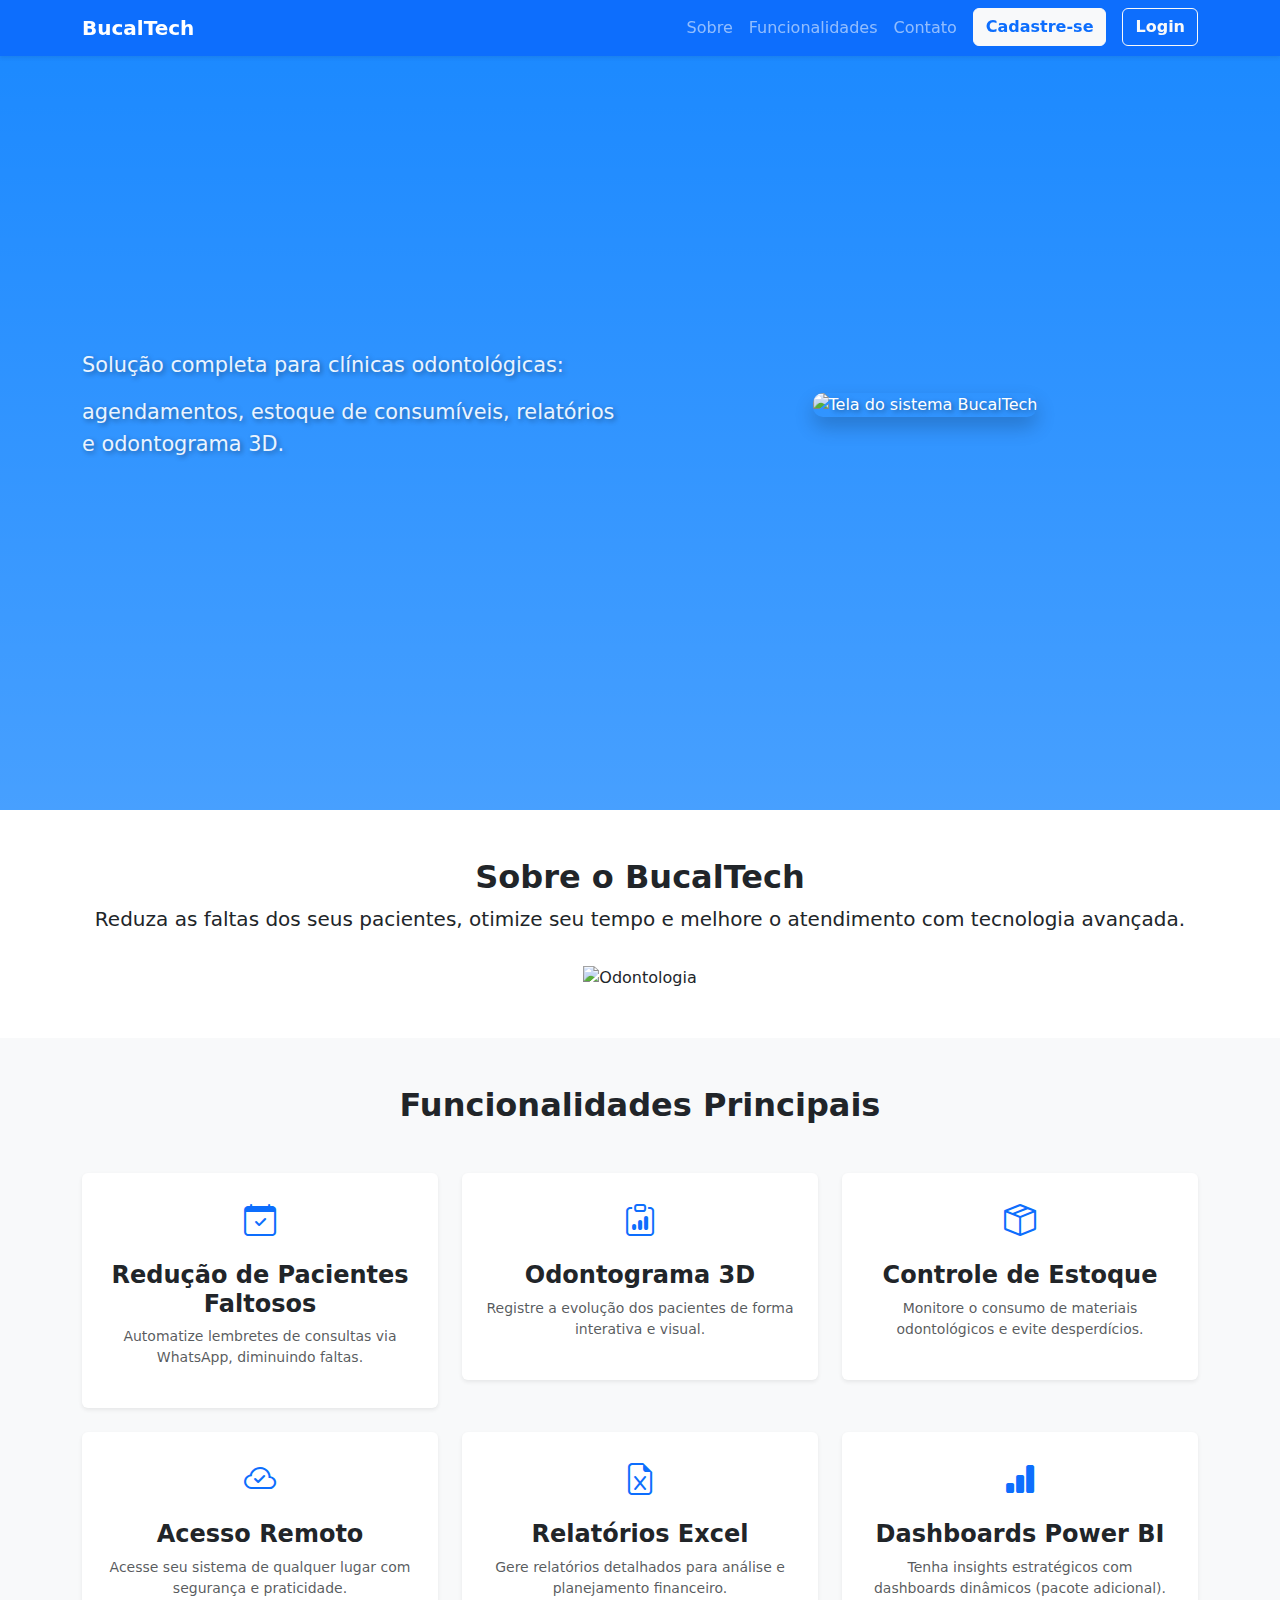
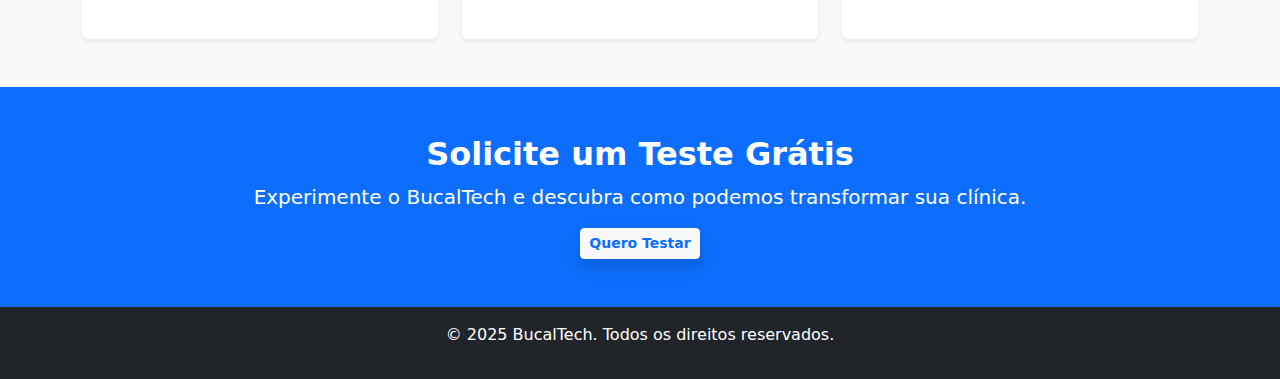
==== public/index.html @ 4fe4101e "primeiro layout" ====
<!DOCTYPE html>
<html lang="pt-br">

<head>
    <meta charset="UTF-8">
    <meta name="viewport" content="width=device-width, initial-scale=1.0">
    <title>BucalTech</title>

    <!-- Bootstrap CSS -->
    <link rel="stylesheet" href="https://cdn.jsdelivr.net/npm/bootstrap@5.3.0/dist/css/bootstrap.min.css">
    <!-- Bootstrap Icons -->
    <link rel="stylesheet" href="https://cdn.jsdelivr.net/npm/bootstrap-icons/font/bootstrap-icons.css">
    <!-- AOS (Animate on Scroll) CSS -->
    <link rel="stylesheet" href="https://cdnjs.cloudflare.com/ajax/libs/aos/2.3.4/aos.css">
    <!-- Estilos Personalizados -->
    <link rel="stylesheet" href="css/style.css">
</head>

<body>

    <!-- Navbar -->
    <nav class="navbar navbar-expand-lg navbar-dark bg-primary shadow-sm fixed-top">
        <div class="container">
            <a class="navbar-brand fw-bold" href="#">BucalTech</a>
            <button class="navbar-toggler" type="button" data-bs-toggle="collapse" data-bs-target="#navbarNav">
                <span class="navbar-toggler-icon"></span>
            </button>
            <div class="collapse navbar-collapse" id="navbarNav">
                <ul class="navbar-nav ms-auto">
                    <li class="nav-item"><a class="nav-link" href="#sobre">Sobre</a></li>
                    <li class="nav-item"><a class="nav-link" href="#funcionalidades">Funcionalidades</a></li>
                    <li class="nav-item"><a class="nav-link me-2" href="#contato">Contato</a></li>
                    <li class="nav-item"><a class="btn btn-light text-primary fw-bold me-3"
                            href="cadastro.html">Cadastre-se</a></li>
                    <li class="nav-item"><a class="btn btn-outline-light fw-bold" href="login.html">Login</a></li>
                </ul>
            </div>
        </div>
    </nav>

    <!-- Hero Section -->
    <header class="hero text-white d-flex align-items-center">
        <div class="container">
            <div class="row align-items-center">
                <!-- Texto à esquerda -->
                <div class="col-lg-6 text-center text-lg-start">
                    <h1 class="fw-bold display-5 mb-3"><span id="typing-effect"></span></h1>
                    <p class="lead">Solução completa para clínicas odontológicas:</p>
                    <p>agendamentos, estoque de consumíveis, relatórios e odontograma 3D.</p>
                </div>

                <!-- Imagem à direita -->
                <div class="col-lg-6 text-center mt-4 mt-lg-0">
                    <img src="img/hero-mockup.png" class="img-fluid hero-img" alt="Tela do sistema BucalTech">
                </div>
            </div>
        </div>
    </header>



    <!-- Sobre -->
    <section id="sobre" class="container text-center my-5" data-aos="fade-up">
        <h2 class="fw-bold">Sobre o BucalTech</h2>
        <p class="lead">Reduza as faltas dos seus pacientes, otimize seu tempo e melhore o atendimento com tecnologia
            avançada.</p>
        <img src="img/odontologia.png" alt="Odontologia" class="img-fluid mt-3" width="400">
    </section>

    <!-- Funcionalidades -->
    <section id="funcionalidades" class="py-5 bg-light">
        <div class="container">
            <h2 class="text-center fw-bold mb-5" data-aos="fade-up">Funcionalidades Principais</h2>
            <div class="row g-4">
                <div class="col-lg-4 col-md-6 text-center" data-aos="fade-up">
                    <div class="feature-box p-4 shadow-sm bg-white rounded">
                        <i class="bi bi-calendar-check fs-2 text-primary"></i>
                        <h4 class="mt-3 fw-semibold">Redução de Pacientes Faltosos</h4>
                        <p class="text-muted small">Automatize lembretes de consultas via WhatsApp, diminuindo faltas.
                        </p>
                    </div>
                </div>
                <div class="col-lg-4 col-md-6 text-center" data-aos="fade-up" data-aos-delay="200">
                    <div class="feature-box p-4 shadow-sm bg-white rounded">
                        <i class="bi bi-clipboard-data fs-2 text-primary"></i>
                        <h4 class="mt-3 fw-semibold">Odontograma 3D</h4>
                        <p class="text-muted small">Registre a evolução dos pacientes de forma interativa e visual.</p>
                    </div>
                </div>
                <div class="col-lg-4 col-md-6 text-center" data-aos="fade-up" data-aos-delay="400">
                    <div class="feature-box p-4 shadow-sm bg-white rounded">
                        <i class="bi bi-box-seam fs-2 text-primary"></i>
                        <h4 class="mt-3 fw-semibold">Controle de Estoque</h4>
                        <p class="text-muted small">Monitore o consumo de materiais odontológicos e evite desperdícios.
                        </p>
                    </div>
                </div>
                <div class="col-lg-4 col-md-6 text-center" data-aos="fade-up" data-aos-delay="600">
                    <div class="feature-box p-4 shadow-sm bg-white rounded">
                        <i class="bi bi-cloud-check fs-2 text-primary"></i>
                        <h4 class="mt-3 fw-semibold">Acesso Remoto</h4>
                        <p class="text-muted small">Acesse seu sistema de qualquer lugar com segurança e praticidade.
                        </p>
                    </div>
                </div>
                <div class="col-lg-4 col-md-6 text-center" data-aos="fade-up" data-aos-delay="800">
                    <div class="feature-box p-4 shadow-sm bg-white rounded">
                        <i class="bi bi-file-earmark-excel fs-2 text-primary"></i>
                        <h4 class="mt-3 fw-semibold">Relatórios Excel</h4>
                        <p class="text-muted small">Gere relatórios detalhados para análise e planejamento financeiro.
                        </p>
                    </div>
                </div>
                <div class="col-lg-4 col-md-6 text-center" data-aos="fade-up" data-aos-delay="1000">
                    <div class="feature-box p-4 shadow-sm bg-white rounded">
                        <i class="bi bi-bar-chart-fill fs-2 text-primary"></i>
                        <h4 class="mt-3 fw-semibold">Dashboards Power BI</h4>
                        <p class="text-muted small">Tenha insights estratégicos com dashboards dinâmicos (pacote
                            adicional).</p>
                    </div>
                </div>
            </div>
        </div>
    </section>





    <!-- Contato -->
    <section id="contato" class="bg-primary text-white text-center py-5" data-aos="zoom-in">
        <div class="container">
            <h2 class="fw-bold">Solicite um Teste Grátis</h2>
            <p class="lead">Experimente o BucalTech e descubra como podemos transformar sua clínica.</p>
            <a href="mailto:contato@bucaltech.com" class="btn btn-light btn-sm text-primary fw-bold shadow">Quero
                Testar</a>
        </div>
    </section>

    <!-- Footer -->
    <footer class="bg-dark text-white text-center py-3">
        <p>&copy; 2025 BucalTech. Todos os direitos reservados.</p>
    </footer>

    <!-- Bootstrap JS -->
    <script src="https://cdn.jsdelivr.net/npm/bootstrap@5.3.0/dist/js/bootstrap.bundle.min.js"></script>
    <!-- AOS (Animate on Scroll) JS -->
    <script src="https://cdnjs.cloudflare.com/ajax/libs/aos/2.3.4/aos.js"></script>
    <!-- Typed.js (Typing Effect) -->
    <script src="https://cdn.jsdelivr.net/npm/typed.js@2.0.12"></script>
    <!-- Scripts Personalizados -->
    <script src="js/scripts.js"></script>

</body>

</html>
---- public/css/style.css ----
/* =================== HERO SECTION =================== */
.hero {
    height: 90vh;
    background: linear-gradient(to bottom, rgba(0, 123, 255, 0.9), rgba(0, 123, 255, 0.7)), 
                url('../img/hero-bg.jpg');
    background-size: cover;
    background-position: center;
    background-attachment: fixed;
    display: flex;
    align-items: center;
    justify-content: center;
    text-align: left;
    color: white;
    text-shadow: 2px 2px 5px rgba(0, 0, 0, 0.4);
}

#typing-effect {
    font-size: 2.6rem; /* Ajuste esse valor conforme necessário */
    font-weight: 700;
}

.typed-cursor {
    font-size: 2.6rem; /* Ajuste esse valor para menor */
    opacity: 0.8; /* Mantém visível, mas menos chamativo */
}

/* Ajustando texto para alinhamento melhor */
.hero h1 {
    font-size: 3rem;
    font-weight: 700;
    line-height: 1.2;
}

.hero p {
    font-size: 1.3rem;
    font-weight: 300;
    opacity: 0.9;
}

/* Estilizando a imagem à direita */
.hero-img {
    max-width: 100%;
    height: auto;
    box-shadow: 0px 10px 20px rgba(0, 0, 0, 0.2);
    border-radius: 10px;
}

/* Responsividade */
@media (max-width: 992px) {
    .hero {
        text-align: center;
    }

    .hero h1 {
        font-size: 2.5rem;
    }

    .hero p {
        font-size: 1.2rem;
    }

    .hero-img {
        max-width: 80%;
        margin-top: 20px;
    }
}


/* Estiliza as imagens animadas */
.feature-img {
    width: 100%;
    max-width: 120px;
    transition: transform 0.3s ease-in-out, opacity 0.3s ease-in-out;
    filter: drop-shadow(0px 4px 6px rgba(0, 0, 0, 0.2));
}

.feature-img:hover {
    transform: scale(1.1);
    opacity: 0.9;
}

/* =================== BOTÕES =================== */
.custom-btn {
    display: inline-block;
    padding: 12px 32px;
    font-size: 1.2rem;
    font-weight: 600;
    border-radius: 40px;
    text-transform: uppercase;
    transition: all 0.3s ease-in-out;
    text-decoration: none;
    border: none;
}

.custom-btn-primary {
    background-color: #ffffff;
    color: #007bff;
    border: 2px solid #ffffff;
    box-shadow: 0px 4px 8px rgba(0, 0, 0, 0.1);
}

.custom-btn-primary:hover {
    background-color: #e3e3e3;
    color: #0056b3;
    transform: translateY(-3px);
    box-shadow: 0px 6px 12px rgba(0, 0, 0, 0.2);
}

.custom-btn-outline {
    background-color: transparent;
    border: 2px solid rgba(255, 255, 255, 0.8);
    color: #ffffff;
}

.custom-btn-outline:hover {
    background-color: rgba(255, 255, 255, 0.2);
    color: #ffffff;
    transform: translateY(-3px);
    box-shadow: 0px 6px 12px rgba(255, 255, 255, 0.3);
}
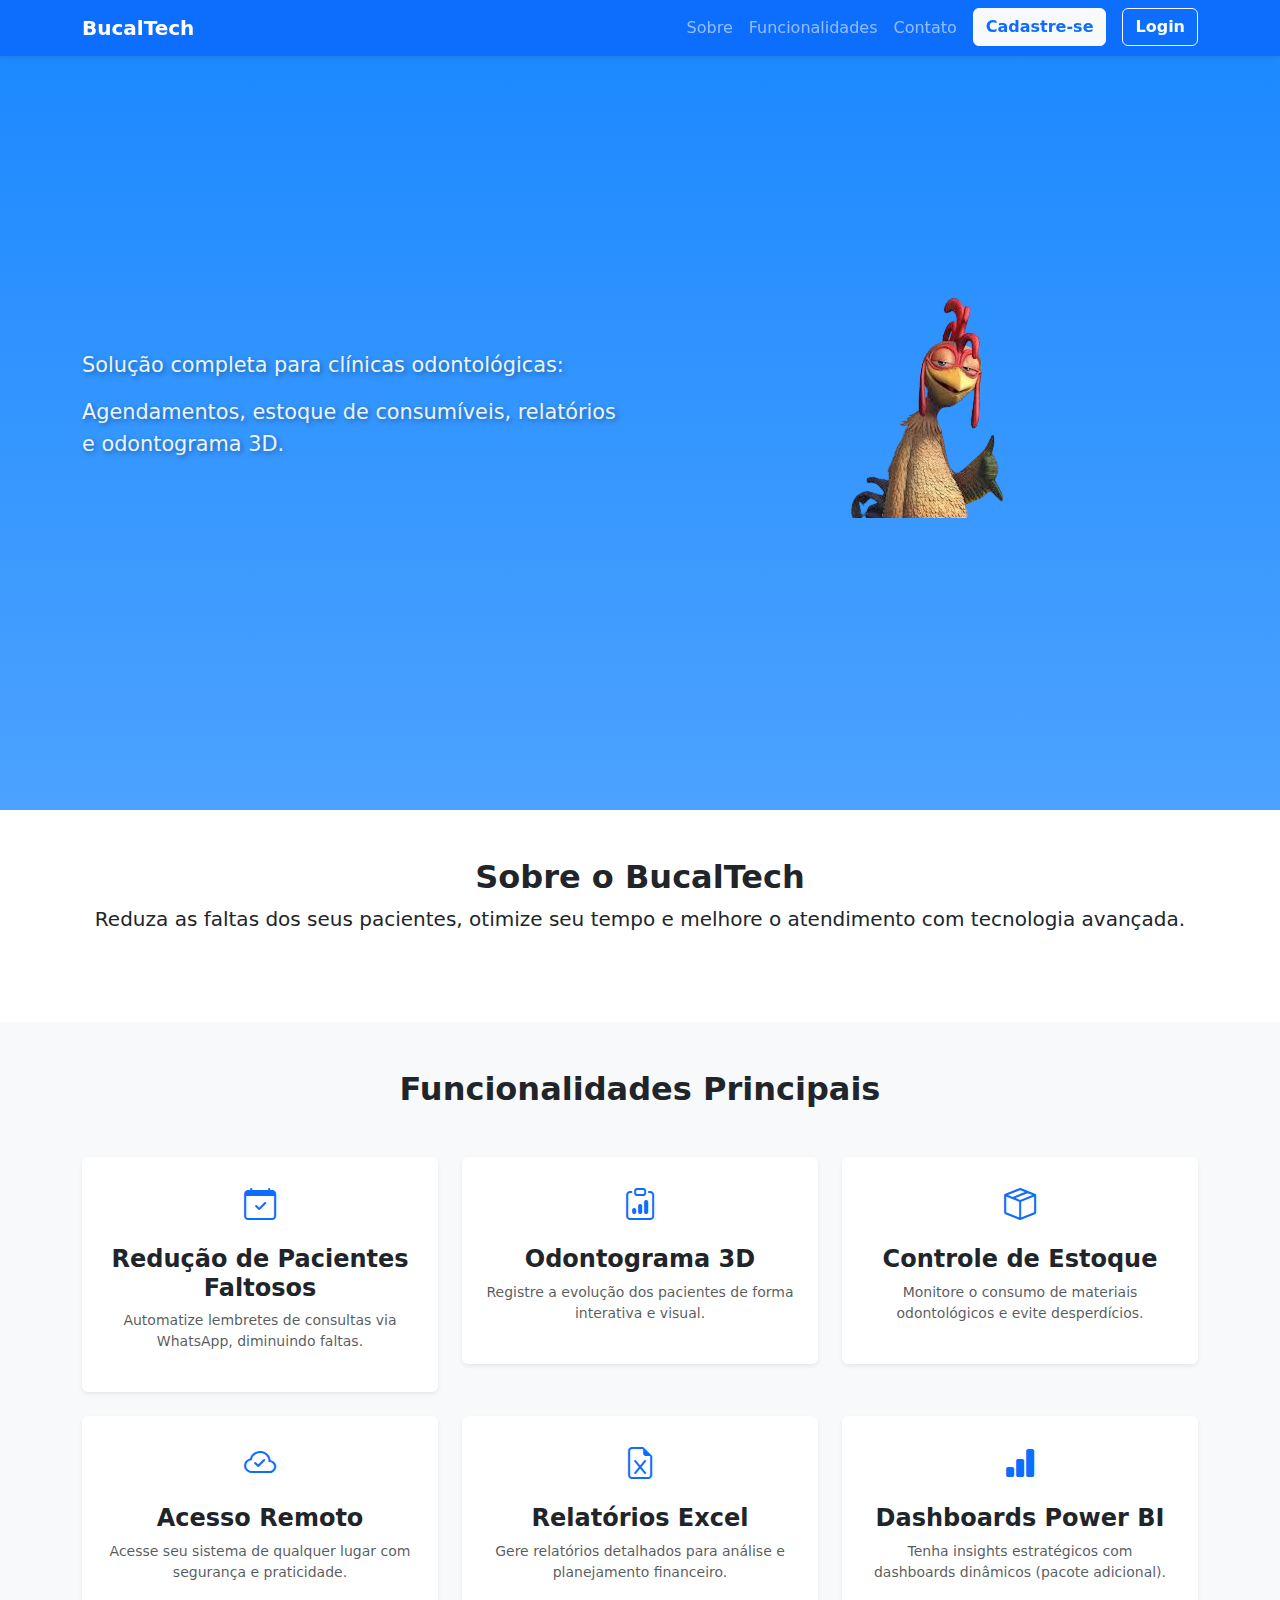
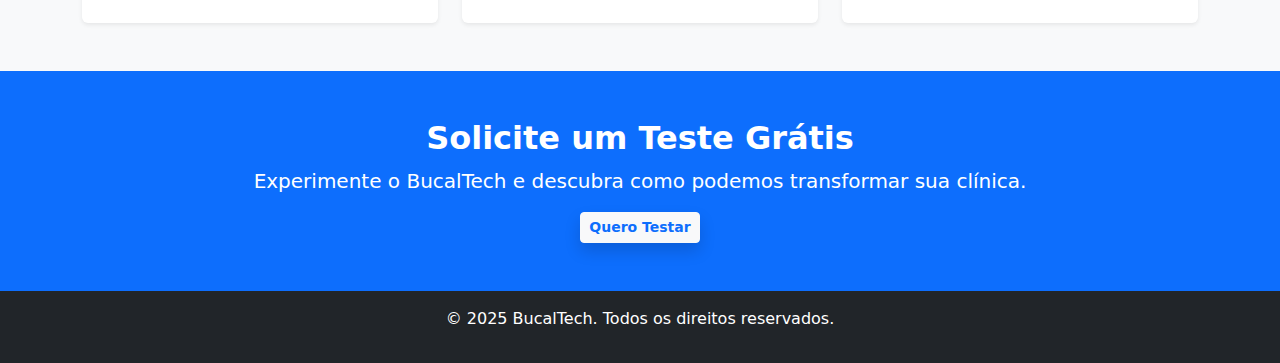
==== commit b6933db1: "segundo layout + cadastro/login" ====
--- a/public/index.html
+++ b/public/index.html
@@ -30,8 +30,7 @@
                     <li class="nav-item"><a class="nav-link" href="#sobre">Sobre</a></li>
                     <li class="nav-item"><a class="nav-link" href="#funcionalidades">Funcionalidades</a></li>
                     <li class="nav-item"><a class="nav-link me-2" href="#contato">Contato</a></li>
-                    <li class="nav-item"><a class="btn btn-light text-primary fw-bold me-3"
-                            href="cadastro.html">Cadastre-se</a></li>
+                    <li class="nav-item"><a class="btn btn-light text-primary fw-bold me-3" href="cadastro.html">Cadastre-se</a></li>
                     <li class="nav-item"><a class="btn btn-outline-light fw-bold" href="login.html">Login</a></li>
                 </ul>
             </div>
@@ -40,31 +39,29 @@
 
     <!-- Hero Section -->
     <header class="hero text-white d-flex align-items-center">
-        <div class="container">
-            <div class="row align-items-center">
-                <!-- Texto à esquerda -->
-                <div class="col-lg-6 text-center text-lg-start">
-                    <h1 class="fw-bold display-5 mb-3"><span id="typing-effect"></span></h1>
-                    <p class="lead">Solução completa para clínicas odontológicas:</p>
-                    <p>agendamentos, estoque de consumíveis, relatórios e odontograma 3D.</p>
-                </div>
+    <div class="container">
+        <div class="row align-items-center">
+            <!-- Texto à esquerda -->
+            <div class="col-lg-6 text-center text-lg-start">
+                <h1 class="fw-bold display-5 mb-3"><span id="typing-effect"></span></h1>
+                <p class="lead">Solução completa para clínicas odontológicas:</p>
+                <p>Agendamentos, estoque de consumíveis, relatórios e odontograma 3D.</p>
+            </div>
 
-                <!-- Imagem à direita -->
-                <div class="col-lg-6 text-center mt-4 mt-lg-0">
-                    <img src="img/hero-mockup.png" class="img-fluid hero-img" alt="Tela do sistema BucalTech">
-                </div>
+            <!-- Imagem à direita -->
+            <div class="col-lg-6 text-center mt-4 mt-lg-0">
+                <img src="img/hero-bg.png" class="img-fluid hero-img" alt="Tela do sistema BucalTech">
             </div>
         </div>
-    </header>
-
-
+    </div>
+</header>
 
     <!-- Sobre -->
     <section id="sobre" class="container text-center my-5" data-aos="fade-up">
         <h2 class="fw-bold">Sobre o BucalTech</h2>
         <p class="lead">Reduza as faltas dos seus pacientes, otimize seu tempo e melhore o atendimento com tecnologia
             avançada.</p>
-        <img src="img/odontologia.png" alt="Odontologia" class="img-fluid mt-3" width="400">
+        <img src="" alt="" class="img-fluid mt-3" width="400">
     </section>
 
     <!-- Funcionalidades -->
@@ -132,7 +129,7 @@
         <div class="container">
             <h2 class="fw-bold">Solicite um Teste Grátis</h2>
             <p class="lead">Experimente o BucalTech e descubra como podemos transformar sua clínica.</p>
-            <a href="mailto:contato@bucaltech.com" class="btn btn-light btn-sm text-primary fw-bold shadow">Quero
+            <a href="cadastro.html" class="btn btn-light btn-sm text-primary fw-bold shadow">Quero
                 Testar</a>
         </div>
     </section>
--- a/public/css/style.css
+++ b/public/css/style.css
@@ -1,27 +1,31 @@
 /* =================== HERO SECTION =================== */
 .hero {
     height: 90vh;
-    background: linear-gradient(to bottom, rgba(0, 123, 255, 0.9), rgba(0, 123, 255, 0.7)), 
-                url('../img/hero-bg.jpg');
-    background-size: cover;
+    background: linear-gradient(to bottom, rgba(0, 123, 255, 0.9), rgba(0, 123, 255, 0.7)),
+        url('') no-repeat center center/cover;
+    background-size: contain;
     background-position: center;
-    background-attachment: fixed;
+    background-attachment: no-repeat;
     display: flex;
     align-items: center;
     justify-content: center;
     text-align: left;
     color: white;
     text-shadow: 2px 2px 5px rgba(0, 0, 0, 0.4);
+    perspective: 1000px;
 }
 
 #typing-effect {
-    font-size: 2.6rem; /* Ajuste esse valor conforme necessário */
+    font-size: 2.6rem;
+    /* Ajuste esse valor conforme necessário */
     font-weight: 700;
 }
 
 .typed-cursor {
-    font-size: 2.6rem; /* Ajuste esse valor para menor */
-    opacity: 0.8; /* Mantém visível, mas menos chamativo */
+    font-size: 2.6rem;
+    /* Ajuste esse valor para menor */
+    opacity: 0.8;
+    /* Mantém visível, mas menos chamativo */
 }
 
 /* Ajustando texto para alinhamento melhor */
@@ -37,13 +41,6 @@
     opacity: 0.9;
 }
 
-/* Estilizando a imagem à direita */
-.hero-img {
-    max-width: 100%;
-    height: auto;
-    box-shadow: 0px 10px 20px rgba(0, 0, 0, 0.2);
-    border-radius: 10px;
-}
 
 /* Responsividade */
 @media (max-width: 992px) {
@@ -78,6 +75,19 @@
     transform: scale(1.1);
     opacity: 0.9;
 }
+
+.hero-img {
+    max-width: 100%;
+    height: auto;
+    border-radius: 10px;
+    transition: transform 0.3s ease-in-out;
+    transform-style: preserve-3d;
+}
+
+.hero-img:hover {
+    transform: rotateY(10deg) rotateX(5deg) scale(1.03);
+}
+
 
 /* =================== BOTÕES =================== */
 .custom-btn {
@@ -118,3 +128,13 @@
     transform: translateY(-3px);
     box-shadow: 0px 6px 12px rgba(255, 255, 255, 0.3);
 }
+
+/* Adiciona sombra e efeito 3D nos cards */
+.feature-box {
+    transition: transform 0.3s ease-in-out, box-shadow 0.3s ease-in-out;
+}
+
+.feature-box:hover {
+    transform: translateY(-8px) scale(1.02);
+    box-shadow: 0px 10px 25px rgba(0, 0, 0, 0.2);
+}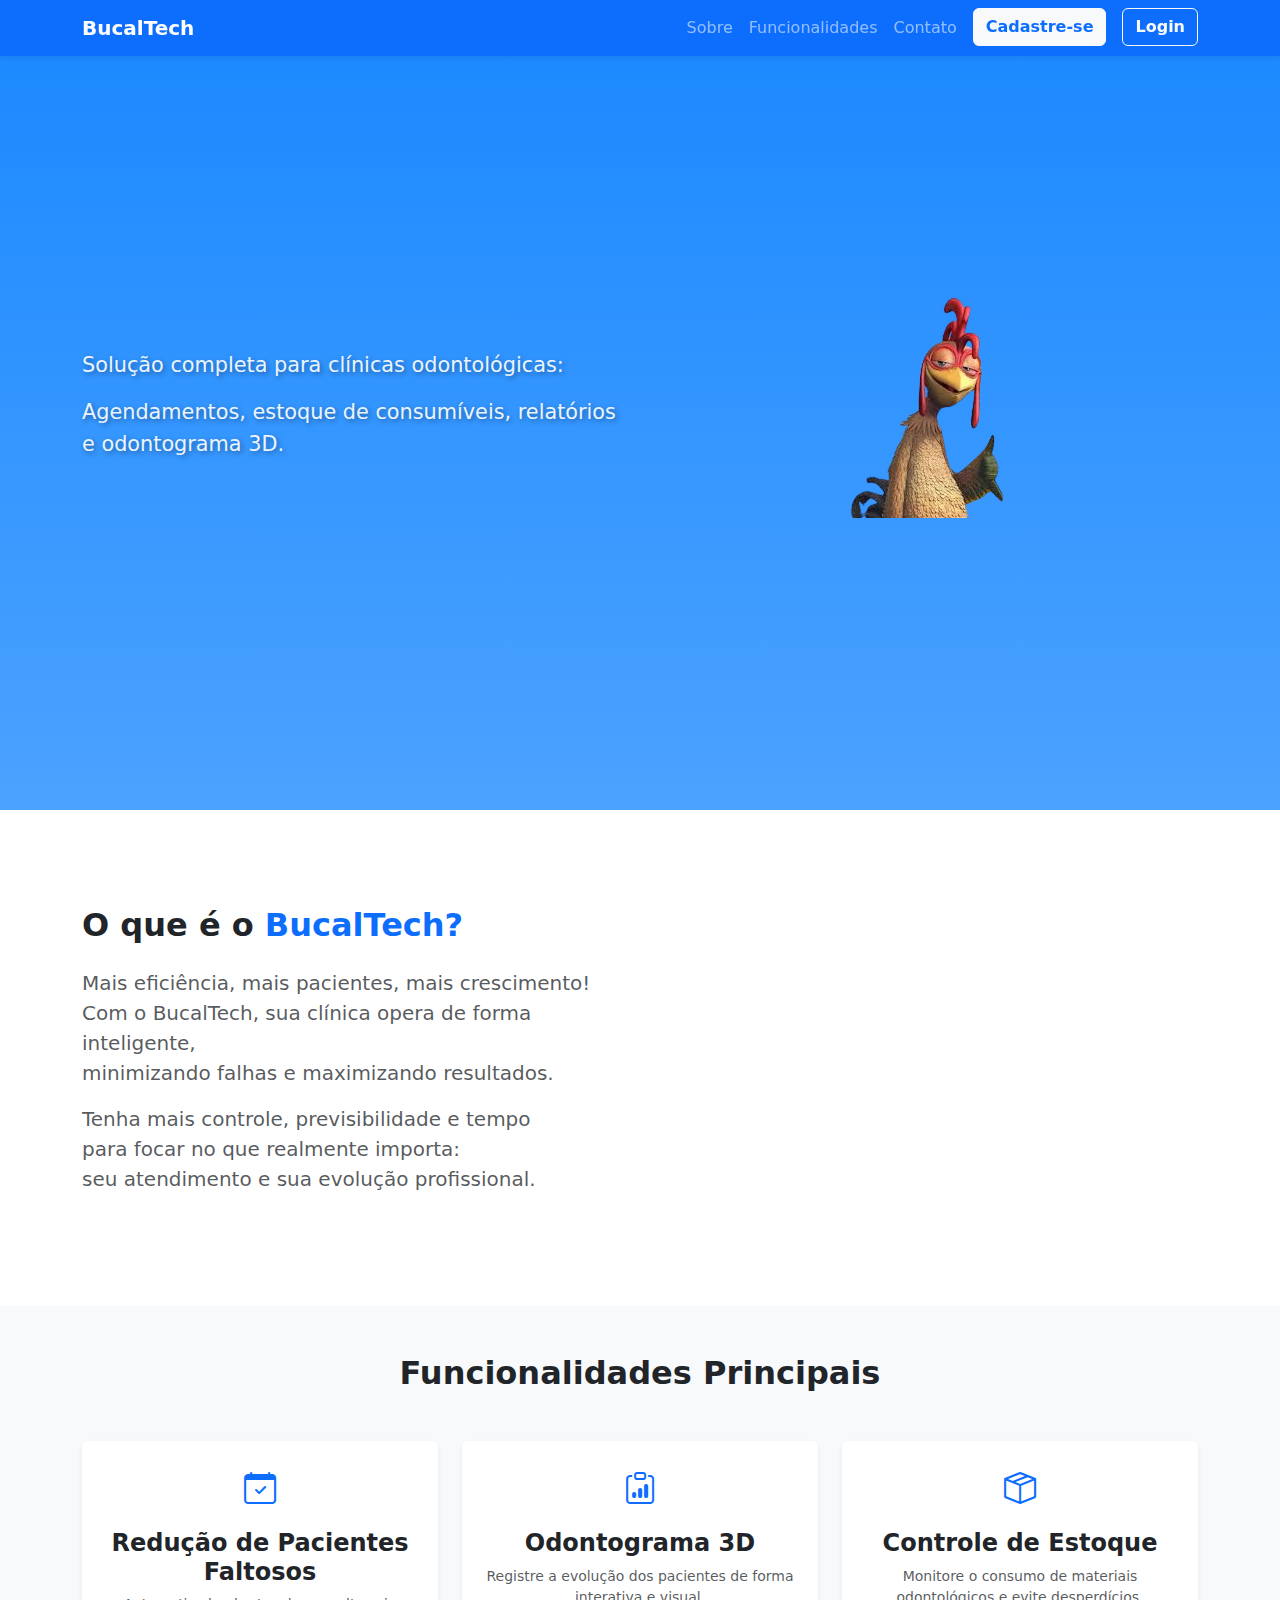
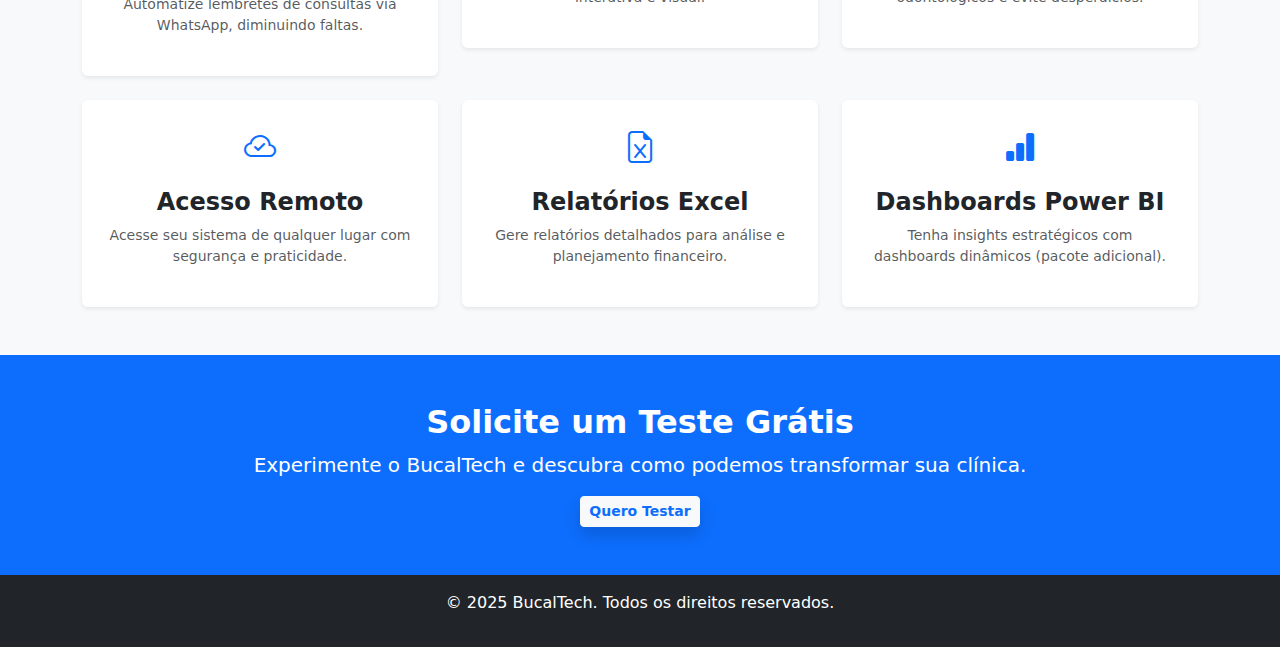
==== commit e6c769f3: "terceiro layout" ====
--- a/public/index.html
+++ b/public/index.html
@@ -18,7 +18,6 @@
 
 <body>
 
-    <!-- Navbar -->
     <nav class="navbar navbar-expand-lg navbar-dark bg-primary shadow-sm fixed-top">
         <div class="container">
             <a class="navbar-brand fw-bold" href="#">BucalTech</a>
@@ -30,41 +29,52 @@
                     <li class="nav-item"><a class="nav-link" href="#sobre">Sobre</a></li>
                     <li class="nav-item"><a class="nav-link" href="#funcionalidades">Funcionalidades</a></li>
                     <li class="nav-item"><a class="nav-link me-2" href="#contato">Contato</a></li>
-                    <li class="nav-item"><a class="btn btn-light text-primary fw-bold me-3" href="cadastro.html">Cadastre-se</a></li>
+                    <li class="nav-item"><a class="btn btn-light text-primary fw-bold me-3"
+                            href="cadastro.html">Cadastre-se</a></li>
                     <li class="nav-item"><a class="btn btn-outline-light fw-bold" href="login.html">Login</a></li>
                 </ul>
             </div>
         </div>
     </nav>
 
-    <!-- Hero Section -->
     <header class="hero text-white d-flex align-items-center">
-    <div class="container">
-        <div class="row align-items-center">
-            <!-- Texto à esquerda -->
-            <div class="col-lg-6 text-center text-lg-start">
-                <h1 class="fw-bold display-5 mb-3"><span id="typing-effect"></span></h1>
-                <p class="lead">Solução completa para clínicas odontológicas:</p>
-                <p>Agendamentos, estoque de consumíveis, relatórios e odontograma 3D.</p>
-            </div>
+        <div class="container">
+            <div class="row align-items-center">
+                <div class="col-lg-6 text-center text-lg-start">
+                    <h1 class="fw-bold display-5 mb-3"><span id="typing-effect"></span></h1>
+                    <p class="lead">Solução completa para clínicas odontológicas:</p>
+                    <p>Agendamentos, estoque de consumíveis, relatórios e odontograma 3D.</p>
+                </div>
 
-            <!-- Imagem à direita -->
-            <div class="col-lg-6 text-center mt-4 mt-lg-0">
-                <img src="img/hero-bg.png" class="img-fluid hero-img" alt="Tela do sistema BucalTech">
+                <div class="col-lg-6 text-center mt-4 mt-lg-0">
+                    <img src="img/hero-bg.png" class="img-fluid hero-img" alt="Tela do sistema BucalTech">
+                </div>
             </div>
         </div>
-    </div>
-</header>
+    </header>
 
-    <!-- Sobre -->
-    <section id="sobre" class="container text-center my-5" data-aos="fade-up">
-        <h2 class="fw-bold">Sobre o BucalTech</h2>
-        <p class="lead">Reduza as faltas dos seus pacientes, otimize seu tempo e melhore o atendimento com tecnologia
-            avançada.</p>
-        <img src="" alt="" class="img-fluid mt-3" width="400">
+    <section id="sobre" class="container my-5 py-5" data-aos="fade-up">
+        <div class="row align-items-center">
+            <div class="col-lg-6">
+                <h2 class="fw-bold mb-4">O que é o <span class="text-primary">BucalTech?</span></h2>
+                <p class="lead text-muted">
+                    <span class="d-block">Mais eficiência, mais pacientes, mais crescimento!</span>  
+                    <span class="d-block">Com o BucalTech, sua clínica opera de forma inteligente,</span>  
+                    <span class="d-block mb-3">minimizando falhas e maximizando resultados.</span>  
+                    <span class="d-block">Tenha mais controle, previsibilidade e tempo</span>  
+                    <span class="d-block">para focar no que realmente importa:</span>  
+                    <span class="d-block">seu atendimento e sua evolução profissional.</span>  
+                </p>
+            </div>
+            
+
+            <div class="col-lg-6 text-center">
+                <img src="img/sobre-clinica.png" class="img-fluid rounded shadow" alt="">
+            </div>
+        </div>
     </section>
 
-    <!-- Funcionalidades -->
+
     <section id="funcionalidades" class="py-5 bg-light">
         <div class="container">
             <h2 class="text-center fw-bold mb-5" data-aos="fade-up">Funcionalidades Principais</h2>
@@ -121,10 +131,6 @@
     </section>
 
 
-
-
-
-    <!-- Contato -->
     <section id="contato" class="bg-primary text-white text-center py-5" data-aos="zoom-in">
         <div class="container">
             <h2 class="fw-bold">Solicite um Teste Grátis</h2>
@@ -134,7 +140,6 @@
         </div>
     </section>
 
-    <!-- Footer -->
     <footer class="bg-dark text-white text-center py-3">
         <p>&copy; 2025 BucalTech. Todos os direitos reservados.</p>
     </footer>
--- a/public/css/style.css
+++ b/public/css/style.css
@@ -17,18 +17,14 @@
 
 #typing-effect {
     font-size: 2.6rem;
-    /* Ajuste esse valor conforme necessário */
     font-weight: 700;
 }
 
 .typed-cursor {
     font-size: 2.6rem;
-    /* Ajuste esse valor para menor */
     opacity: 0.8;
-    /* Mantém visível, mas menos chamativo */
 }
 
-/* Ajustando texto para alinhamento melhor */
 .hero h1 {
     font-size: 3rem;
     font-weight: 700;
@@ -41,8 +37,6 @@
     opacity: 0.9;
 }
 
-
-/* Responsividade */
 @media (max-width: 992px) {
     .hero {
         text-align: center;
@@ -62,8 +56,6 @@
     }
 }
 
-
-/* Estiliza as imagens animadas */
 .feature-img {
     width: 100%;
     max-width: 120px;
@@ -129,7 +121,6 @@
     box-shadow: 0px 6px 12px rgba(255, 255, 255, 0.3);
 }
 
-/* Adiciona sombra e efeito 3D nos cards */
 .feature-box {
     transition: transform 0.3s ease-in-out, box-shadow 0.3s ease-in-out;
 }
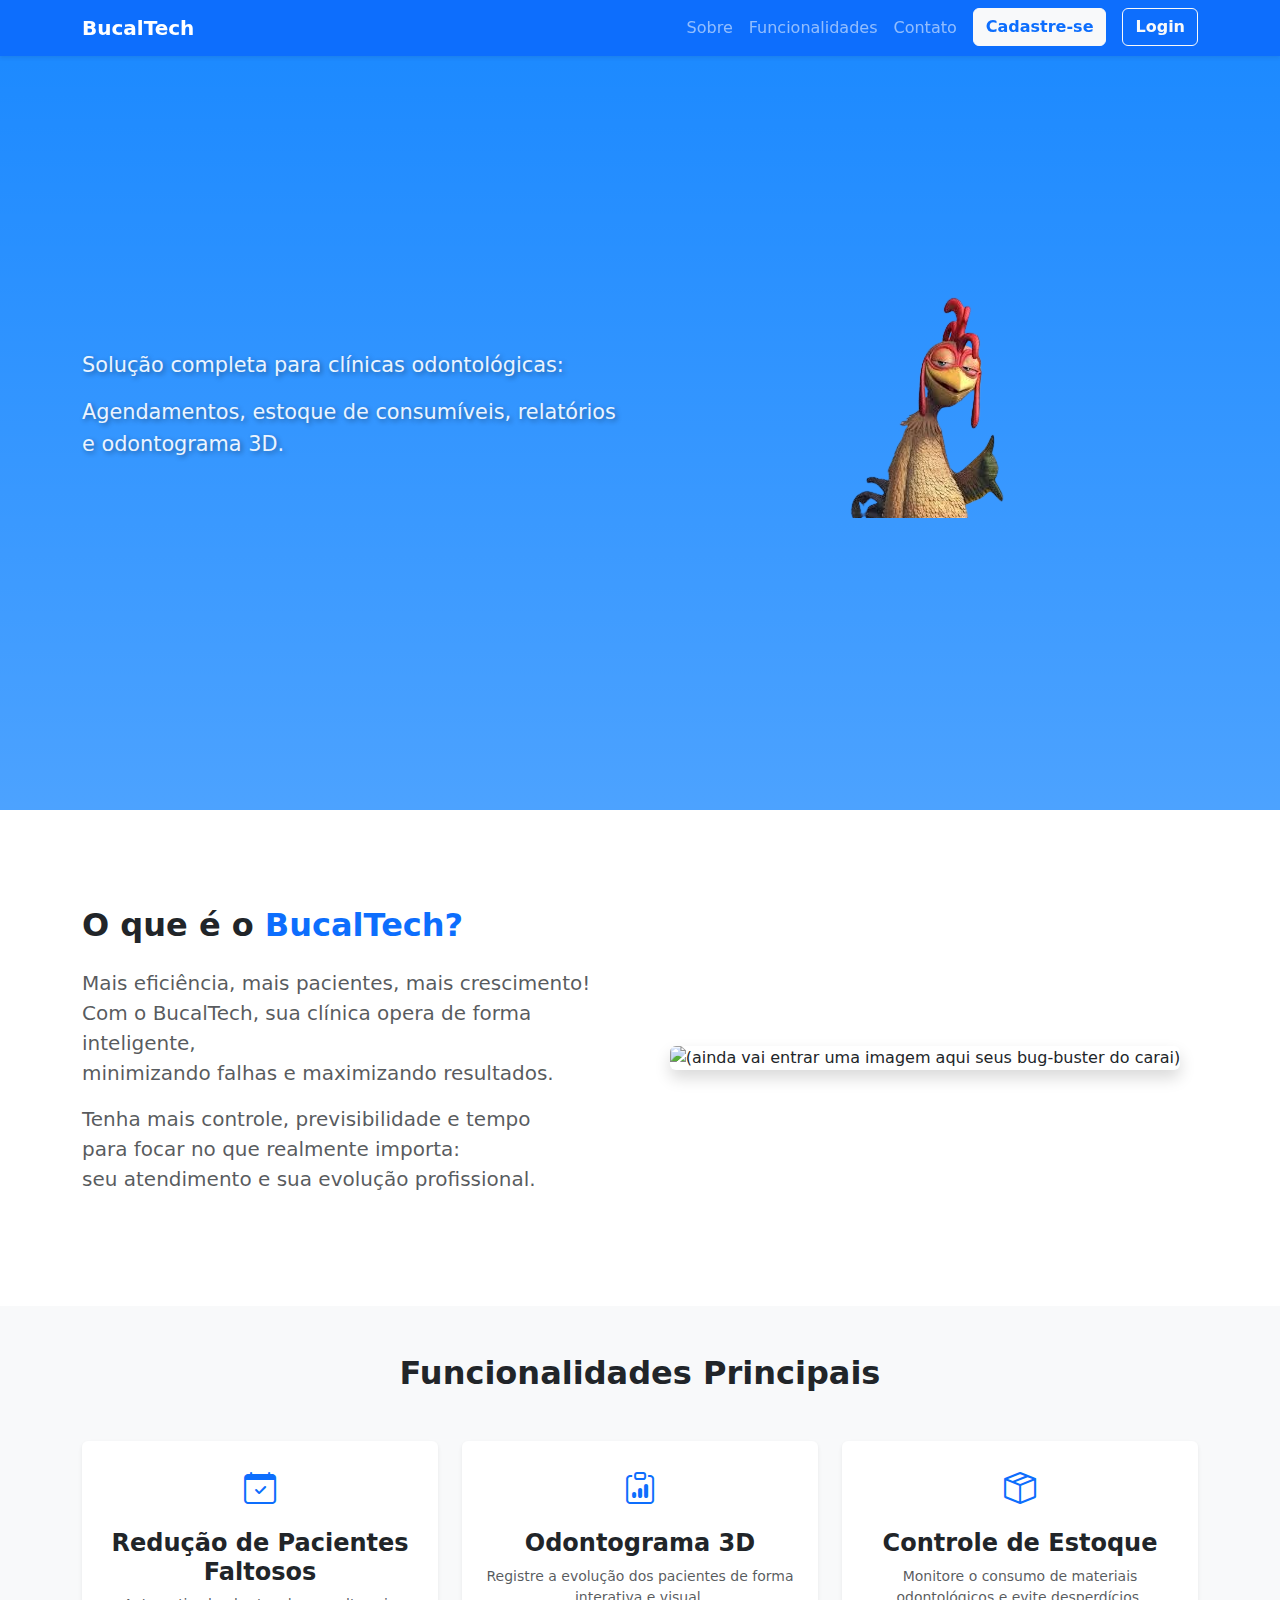
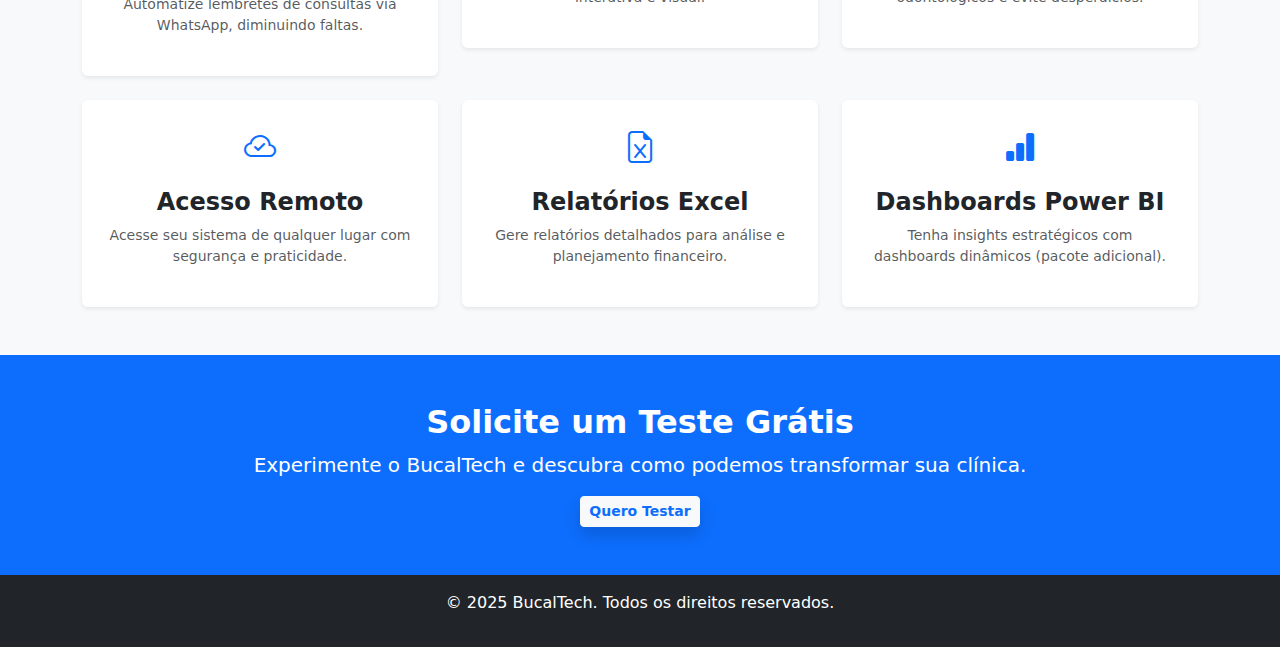
==== commit 9bf917f6: "3.1" ====
--- a/public/index.html
+++ b/public/index.html
@@ -69,7 +69,7 @@
             
 
             <div class="col-lg-6 text-center">
-                <img src="img/sobre-clinica.png" class="img-fluid rounded shadow" alt="">
+                <img src="img/sobre-clinica.png" class="img-fluid rounded shadow" alt="(ainda vai entrar uma imagem aqui seus bug-buster do carai)">
             </div>
         </div>
     </section>
